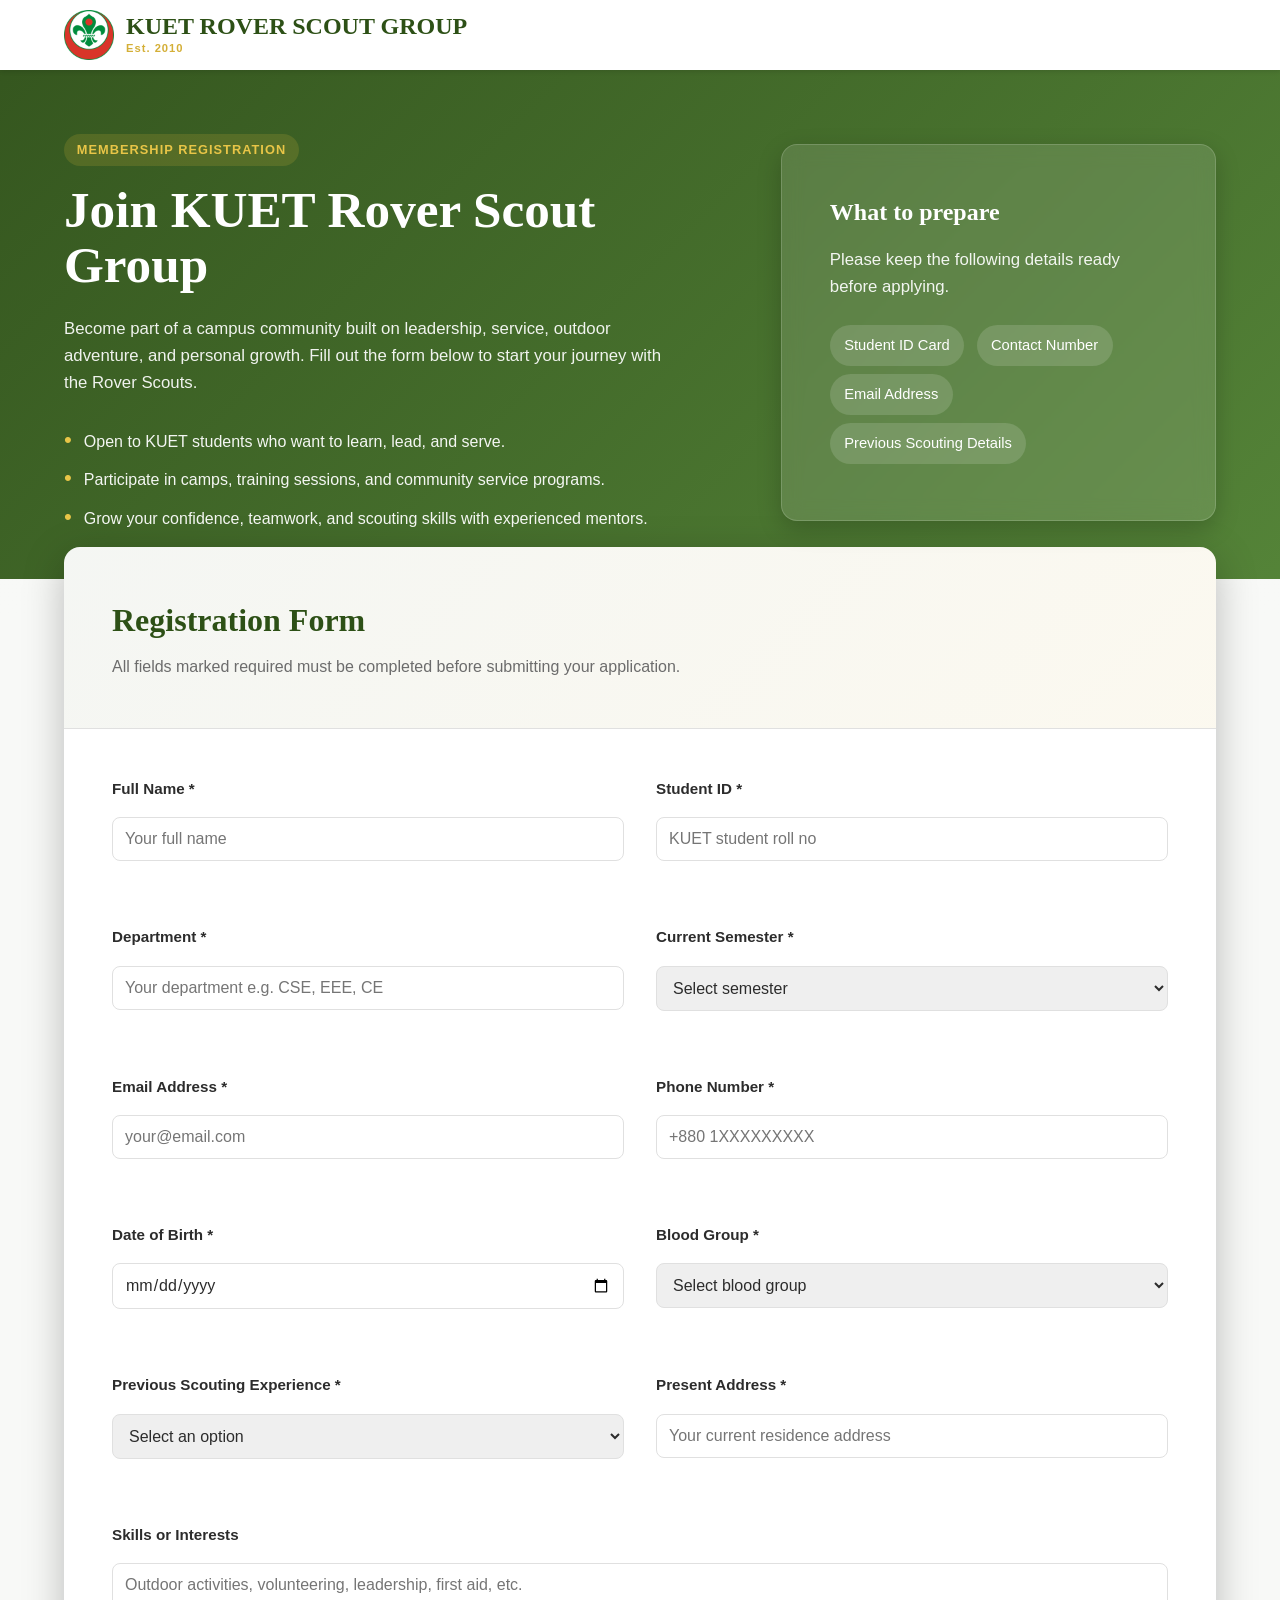
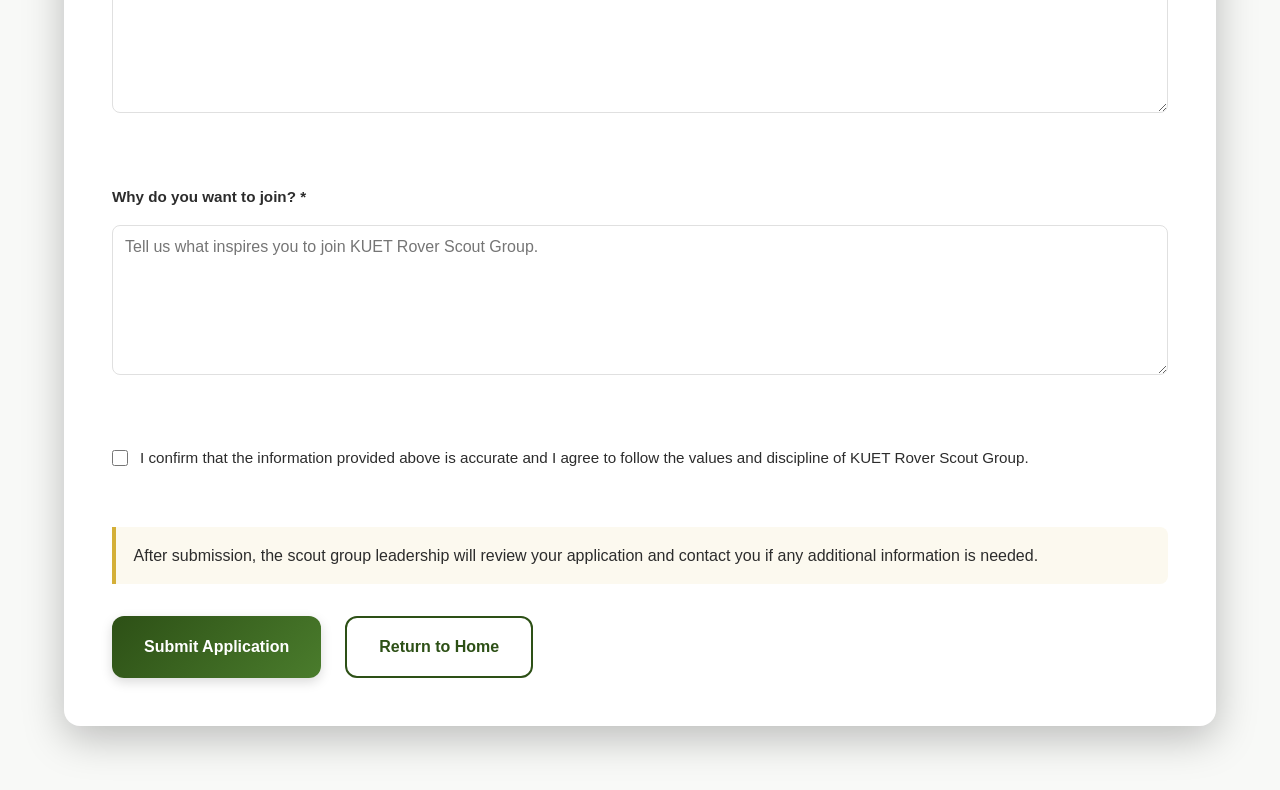
==== reg.html @ 5dc983fb "registration page added" ====
<!DOCTYPE html>
<html lang="en">
<head>
    <meta charset="UTF-8">
    <meta name="viewport" content="width=device-width, initial-scale=1.0">
    <meta name="description" content="Register to join KUET Rover Scout Group and become part of a service-driven scouting community.">
    <meta name="theme-color" content="#2d5016">
    <title>Join KUET Rover Scout Group</title>
    <link rel="stylesheet" href="style.css">
</head>
<body class="registration-page">
    <nav class="navbar">
        <div class="nav-container">
            <div class="nav-logo">
                <img src="Bangladesh_Scouts_Logo.png" alt="Bangladesh Scouts logo" class="logo-image">
                <div class="logo-text-group">
                    <a href="index.html" class="logo-text">KUET ROVER SCOUT GROUP</a>
                    <span class="logo-subtitle">Est. 2010</span>
                </div>
            </div>
            <a href="index.html" class="back-link">Back to Home</a>
        </div>
    </nav>

    <main>
        <section class="registration-hero">
            <div class="container">
                <div>
                    <span class="registration-kicker">Membership Registration</span>
                    <h1>Join KUET Rover Scout Group</h1>
                    <p>
                        Become part of a campus community built on leadership, service, outdoor adventure,
                        and personal growth. Fill out the form below to start your journey with the Rover Scouts.
                    </p>
                    <ul class="registration-highlights">
                        <li>Open to KUET students who want to learn, lead, and serve.</li>
                        <li>Participate in camps, training sessions, and community service programs.</li>
                        <li>Grow your confidence, teamwork, and scouting skills with experienced mentors.</li>
                    </ul>
                </div>

                <aside class="registration-summary">
                    <h2>What to prepare</h2>
                    <p>Please keep the following details ready before applying.</p>
                    <div class="summary-pill">Student ID Card</div>
                    <div class="summary-pill">Contact Number</div>
                    <div class="summary-pill">Email Address</div>
                    <div class="summary-pill">Previous Scouting Details</div>
                </aside>
            </div>
        </section>

        <section class="registration-section">
            <div class="container">
                <div class="registration-card">
                    <div class="registration-card-header">
                        <h2>Registration Form</h2>
                        <p>All fields marked required must be completed before submitting your application.</p>
                    </div>

                    <form class="registration-form" action="#" method="post">
                        <div class="registration-grid">
                            <div class="form-group">
                                <label for="fullName">Full Name *</label>
                                <input type="text" id="fullName" name="fullName" placeholder="Your full name" required>
                            </div>

                            <div class="form-group">
                                <label for="studentId">Student ID *</label>
                                <input type="text" id="studentId" name="studentId" placeholder="KUET student roll no" required>
                            </div>

                            <div class="form-group">
                                <label for="department">Department *</label>
                                <input type="text" id="department" name="department" placeholder="Your department e.g. CSE, EEE, CE" required>
                            </div>

                            <div class="form-group">
                                <label for="semester">Current Semester *</label>
                                <select id="semester" name="semester" required>
                                    <option value="">Select semester</option>
                                    <option value="1">1st Year 1st Semester</option>
                                    <option value="2">1st Year 2nd Semester</option>
                                    <option value="3">2nd Year 1st Semester</option>
                                    <option value="4">2nd Year 2nd Semester</option>
                                    <option value="5">3rd Year 1st Semester</option>
                                    <option value="6">3rd Year 2nd Semester</option>
                                    <option value="7">4th Year 1st Semester</option>
                                    <option value="8">4th Year 2nd Semester</option>
                                </select>
                            </div>

                            <div class="form-group">
                                <label for="email">Email Address *</label>
                                <input type="email" id="email" name="email" placeholder="your@email.com" required>
                            </div>

                            <div class="form-group">
                                <label for="phone">Phone Number *</label>
                                <input type="tel" id="phone" name="phone" placeholder="+880 1XXXXXXXXX" required>
                            </div>

                            <div class="form-group">
                                <label for="dob">Date of Birth *</label>
                                <input type="date" id="dob" name="dob" required>
                            </div>

                            <div class="form-group">
                                <label for="bloodGroup">Blood Group *</label>
                                <select id="bloodGroup" name="bloodGroup" required>
                                    <option value="">Select blood group</option>
                                    <option value="A+">A+</option>
                                    <option value="A-">A-</option>
                                    <option value="B+">B+</option>
                                    <option value="B-">B-</option>
                                    <option value="AB+">AB+</option>
                                    <option value="AB-">AB-</option>
                                    <option value="O+">O+</option>
                                    <option value="O-">O-</option>
                                </select>
                            </div>

                            <div class="form-group">
                                <label for="scoutingExperience">Previous Scouting Experience *</label>
                                <select id="scoutingExperience" name="scoutingExperience" required>
                                    <option value="">Select an option</option>
                                    <option value="none">No experience</option>
                                    <option value="school">As a Cub Scout</option>
                                    <option value="college">As a Scout</option>
                                    <option value="rover">Already a Rover Scout</option>
                                </select>
                            </div>

                            <div class="form-group">
                                <label for="address">Present Address *</label>
                                <input type="text" id="address" name="address" placeholder="Your current residence address" required>
                            </div>

                            <div class="form-group full-width">
                                <label for="skills">Skills or Interests</label>
                                <textarea id="skills" name="skills" rows="3" placeholder="Outdoor activities, volunteering, leadership, first aid, etc."></textarea>
                            </div>

                            <div class="form-group full-width">
                                <label for="motivation">Why do you want to join? *</label>
                                <textarea id="motivation" name="motivation" rows="4" placeholder="Tell us what inspires you to join KUET Rover Scout Group." required></textarea>
                            </div>

                            <div class="form-group full-width form-checkbox">
                                <input type="checkbox" id="consent" name="consent" required>
                                <label for="consent">I confirm that the information provided above is accurate and I agree to follow the values and discipline of KUET Rover Scout Group.</label>
                            </div>
                        </div>

                        <p class="registration-note">
                            After submission, the scout group leadership will review your application and contact you if any additional information is needed.
                        </p>

                        <div class="registration-actions">
                            <button type="submit" class="btn btn-primary">Submit Application</button>
                            <a href="index.html" class="btn btn-secondary">Return to Home</a>
                        </div>
                    </form>
                </div>
            </div>
        </section>
    </main>
</body>
</html>
---- style.css ----
/* ===== CSS VARIABLES & ROOT STYLES ===== */
:root {
    /* Scout-inspired Color Palette */
    --primary-color: #2d5016;
    --primary-dark: #1a2f0c;
    --primary-light: #4a7c2c;
    --accent-color: #d4af37;
    --accent-light: #e8c547;
    --dark-bg: #1a1a1a;
    --light-bg: #f8f9f7;
    --white: #ffffff;
    --text-dark: #2c2c2c;
    --text-light: #6c6c6c;
    --border-color: #e0e0e0;
    --success-color: #4caf50;
    --warning-color: #ff9800;
    --error-color: #f44336;

    /* Typography */
    --font-primary: 'Segoe UI', Tahoma, Geneva, Verdana, sans-serif;
    --font-heading: 'Georgia', 'Times New Roman', serif;
    --font-size-base: 16px;
    --line-height: 1.6;

    /* Spacing */
    --spacing-xs: 0.5rem;
    --spacing-sm: 1rem;
    --spacing-md: 1.5rem;
    --spacing-lg: 2rem;
    --spacing-xl: 3rem;
    --spacing-2xl: 4rem;

    /* Shadows */
    --shadow-sm: 0 2px 4px rgba(0, 0, 0, 0.1);
    --shadow-md: 0 4px 12px rgba(0, 0, 0, 0.15);
    --shadow-lg: 0 8px 24px rgba(0, 0, 0, 0.2);
    --shadow-xl: 0 12px 40px rgba(0, 0, 0, 0.25);

    /* Border Radius */
    --radius-sm: 4px;
    --radius-md: 8px;
    --radius-lg: 12px;
    --radius-xl: 16px;

    /* Transitions */
    --transition-fast: 0.15s ease;
    --transition-base: 0.3s ease;
    --transition-slow: 0.5s ease;
}

/* ===== GLOBAL STYLES ===== */
* {
    margin: 0;
    padding: 0;
    box-sizing: border-box;
}

html {
    scroll-behavior: smooth;
    scroll-padding-top: 90px;
}

body {
    font-family: var(--font-primary);
    font-size: var(--font-size-base);
    line-height: var(--line-height);
    color: var(--text-dark);
    background-color: var(--white);
    overflow-x: hidden;
}

/* ===== CONTAINER & UTILITIES ===== */
.container {
    max-width: 1200px;
    margin: 0 auto;
    padding: 0 var(--spacing-md);
}

section[id] {
    scroll-margin-top: 90px;
}

.section-header {
    text-align: center;
    margin-bottom: var(--spacing-2xl);
}

.section-header h2 {
    font-family: var(--font-heading);
    font-size: 2.5rem;
    color: var(--primary-color);
    margin-bottom: var(--spacing-sm);
    position: relative;
    display: inline-block;
}

.section-header h2::after {
    content: '';
    display: block;
    width: 60px;
    height: 4px;
    background: linear-gradient(90deg, var(--accent-color), var(--primary-light));
    margin: var(--spacing-sm) auto 0;
    border-radius: 2px;
}

.section-subtitle {
    font-size: 1.1rem;
    color: var(--text-light);
    margin-top: var(--spacing-sm);
}

/* ===== BUTTONS ===== */
.btn {
    display: inline-block;
    padding: var(--spacing-sm) var(--spacing-lg);
    font-size: 1rem;
    font-weight: 600;
    border: none;
    border-radius: var(--radius-lg);
    cursor: pointer;
    transition: all var(--transition-base);
    text-decoration: none;
    text-align: center;
    white-space: nowrap;
    user-select: none;
}

.btn-primary {
    background: linear-gradient(135deg, var(--primary-color), var(--primary-light));
    color: var(--white);
    box-shadow: var(--shadow-md);
}

.btn-primary:hover {
    background: linear-gradient(135deg, var(--primary-dark), var(--primary-color));
    transform: translateY(-2px);
    box-shadow: var(--shadow-lg);
}

.btn-primary:active {
    transform: translateY(0);
}

.btn-secondary {
    border: 2px solid var(--primary-color);
    color: var(--primary-color);
    background: transparent;
}

.btn-secondary:hover {
    background: var(--primary-color);
    color: var(--white);
    transform: translateY(-2px);
}

.btn-small {
    padding: 0.5rem 1rem;
    font-size: 0.9rem;
}

.btn-block {
    width: 100%;
    display: block;
}

.section-cta {
    text-align: center;
    margin-top: var(--spacing-2xl);
}

/* ===== NAVIGATION BAR ===== */
.navbar {
    position: sticky;
    top: 0;
    width: 100%;
    background: var(--white);
    box-shadow: var(--shadow-sm);
    z-index: 100;
    transition: all var(--transition-base);
}

.navbar.scrolled {
    background: linear-gradient(135deg, var(--primary-color), var(--primary-light));
    box-shadow: var(--shadow-lg);
}

.navbar.scrolled .nav-logo .logo-text {
    color: var(--white);
}

.navbar.scrolled .nav-logo .logo-subtitle {
    color: var(--accent-color);
}

.navbar.scrolled .nav-link {
    color: var(--white);
}

.navbar.scrolled .nav-link:hover,
.navbar.scrolled .nav-link.active {
    color: var(--accent-color);
}

.nav-container {
    max-width: 1200px;
    margin: 0 auto;
    padding: 0 var(--spacing-md);
    display: flex;
    justify-content: space-between;
    align-items: center;
    height: 70px;
    position: relative;
}

.nav-logo {
    display: flex;
    flex-direction: row;
    align-items: center;
    gap: 12px;
    text-decoration: none;
    font-weight: 700;
    cursor: pointer;
}

.logo-image {
    height: 50px;
    width: auto;
    object-fit: contain;
    transition: transform var(--transition-base);
}

.nav-logo:hover .logo-image {
    transform: scale(1.05);
}

.logo-text-group {
    display: flex;
    flex-direction: column;
}

.logo-text {
    font-family: var(--font-heading);
    font-size: 1.5rem;
    color: var(--primary-color);
    transition: color var(--transition-base);
    text-decoration: none;
    line-height: 1.2;
}

.logo-subtitle {
    font-size: 0.7rem;
    color: var(--accent-color);
    letter-spacing: 1px;
    transition: color var(--transition-base);
}

.nav-menu {
    display: flex;
    list-style: none;
    gap: var(--spacing-lg);
}

.nav-link {
    color: var(--primary-color);
    text-decoration: none;
    font-weight: 500;
    transition: all var(--transition-base);
    position: relative;
}

.nav-link::after {
    content: '';
    position: absolute;
    bottom: -5px;
    left: 0;
    width: 0;
    height: 3px;
    background: linear-gradient(90deg, var(--accent-color), var(--primary-light));
    transition: width var(--transition-base);
}

.nav-link:hover::after,
.nav-link.active::after {
    width: 100%;
}

.hamburger {
    display: none;
    flex-direction: column;
    cursor: pointer;
    background: transparent;
    border: none;
    padding: 0;
}

.hamburger span {
    width: 25px;
    height: 3px;
    background: var(--primary-color);
    margin: 4px 0;
    border-radius: 2px;
    transition: all var(--transition-base);
}

/* ===== HERO SECTION ===== */
.hero {
    position: relative;
    width: 100%;
    height: 100vh;
    display: flex;
    align-items: center;
    justify-content: center;
    overflow: hidden;
    background-image: url('Hero_Section_Background.jpg');
    background-size: cover;
    background-position: center;
    background-attachment: fixed;
    background-repeat: no-repeat;
}

.hero::before {
    content: '';
    position: absolute;
    top: 0;
    left: 0;
    width: 100%;
    height: 100%;
    background: linear-gradient(135deg, rgba(9, 15, 4, 0.5), rgba(59, 58, 58, 0.4));
    pointer-events: none;
    z-index: 1;
}

.hero-overlay {
    position: absolute;
    top: 0;
    left: 0;
    width: 100%;
    height: 100%;
    background: radial-gradient(circle at 50% 50%, rgba(212, 175, 55, 0.1) 0%, transparent 60%);
    z-index: 1;
}

.hero-content {
    position: relative;
    z-index: 2;
    text-align: center;
    color: var(--white);
    animation: fadeInUp 1s ease;
}

@keyframes fadeInUp {
    from {
        opacity: 0;
        transform: translateY(30px);
    }
    to {
        opacity: 1;
        transform: translateY(0);
    }
}

.hero-title {
    font-family: var(--font-heading);
    font-size: 3rem;
    font-weight: 700;
    margin-bottom: var(--spacing-sm);
    text-shadow: 3px 3px 12px rgba(0, 0, 0, 0.5), 0 0 20px rgba(212, 175, 55, 0.2);
    letter-spacing: 2px;
    color: var(--white);
}

.hero-subtitle {
    font-size: 2rem;
    margin-bottom: var(--spacing-lg);
    color:var(--accent-light);
    text-shadow: 2px 2px 8px rgba(0, 0, 0, 0.4);
    font-weight: 650;
}

.hero-tagline {
    font-size: 1.2rem;
    margin-bottom: var(--spacing-xl);
    font-weight: 600;
    opacity: 0.95;
    font-style: italic;
    text-shadow: 2px 2px 6px rgba(0, 0, 0, 0.4);
    color: var(--white);
}

.hero-buttons {
    display: flex;
    gap: var(--spacing-md);
    justify-content: center;
    flex-wrap: wrap;
}

.hero-buttons .btn {
    padding: 0.8rem 2rem;
    font-size: 1.1rem;
}

.hero-scroll-indicator {
    position: absolute;
    bottom: 30px;
    left: 50%;
    transform: translateX(-50%);
    text-align: center;
    z-index: 2;
}

.scroll-text {
    display: block;
    color: var(--white);
    font-size: 0.9rem;
    margin-bottom: 8px;
}

.scroll-arrow {
    width: 30px;
    height: 50px;
    border: 2px solid var(--white);
    border-radius: 15px;
    position: relative;
    margin: 0 auto;
}

.scroll-arrow::after {
    content: '';
    position: absolute;
    top: 8px;
    left: 50%;
    transform: translateX(-50%);
    width: 4px;
    height: 12px;
    background: var(--white);
    border-radius: 2px;
    animation: scrollBounce 1.5s infinite;
}

@keyframes scrollBounce {
    0%, 100% { transform: translateX(-50%) translateY(0); }
    50% { transform: translateX(-50%) translateY(10px); }
}

/* ===== ABOUT SECTION ===== */
.about {
    padding: var(--spacing-2xl) 0;
    background: var(--light-bg);
}

.about-intro {
    max-width: 800px;
    margin: 0 auto var(--spacing-2xl);
    text-align: center;
}

.about-text {
    font-size: 1.1rem;
    color: var(--text-dark);
    margin-bottom: var(--spacing-lg);
    line-height: 1.8;
}

.about-quote {
    background: white;
    padding: var(--spacing-lg);
    border-left: 5px solid var(--accent-color);
    border-radius: var(--radius-md);
    font-style: italic;
    color: var(--primary-color);
    box-shadow: var(--shadow-sm);
}

/* ===== TIMELINE ===== */
.timeline {
    margin: var(--spacing-2xl) 0;
}

.timeline-title {
    text-align: center;
    font-family: var(--font-heading);
    font-size: 2rem;
    color: var(--primary-color);
    margin-bottom: var(--spacing-xl);
}

.timeline-container {
    position: relative;
    max-width: 1000px;
    margin: 0 auto;
}

.timeline-container::before {
    content: '';
    position: absolute;
    left: 50%;
    transform: translateX(-50%);
    width: 4px;
    height: 100%;
    background: var(--accent-color);
}

.timeline-item {
    margin-bottom: var(--spacing-xl);
    position: relative;
}

.timeline-item:nth-child(odd) {
    padding-right: 52%;
}

.timeline-item:nth-child(even) {
    padding-left: 52%;
}

.timeline-item:nth-child(odd) .timeline-date {
    text-align: right;
    padding-right: var(--spacing-lg);
}

.timeline-item:nth-child(even) .timeline-date {
    text-align: left;
    padding-left: var(--spacing-lg);
}

.timeline-date {
    position: absolute;
    left: 50%;
    transform: translateX(-50%);
    background: var(--accent-color);
    color: var(--dark-bg);
    padding: 8px 16px;
    border-radius: 20px;
    font-weight: 700;
    z-index: 2;
    font-size: 0.9rem;
    width: auto;
    white-space: nowrap;
}

.timeline-content {
    background: white;
    padding: var(--spacing-lg);
    border-radius: var(--radius-lg);
    box-shadow: var(--shadow-md);
}

.timeline-content h4 {
    color: var(--primary-color);
    margin-bottom: var(--spacing-sm);
    font-family: var(--font-heading);
}

.timeline-content p {
    color: var(--text-light);
}

/* ===== VALUES GRID ===== */
.values-grid {
    display: grid;
    grid-template-columns: repeat(auto-fit, minmax(250px, 1fr));
    gap: var(--spacing-lg);
    margin-top: var(--spacing-xl);
}

.value-card {
    background: white;
    padding: var(--spacing-lg);
    border-radius: var(--radius-lg);
    text-align: center;
    box-shadow: var(--shadow-md);
    transition: all var(--transition-base);
    border-top: 4px solid var(--primary-color);
}

.value-card:hover {
    transform: translateY(-8px);
    box-shadow: var(--shadow-lg);
    border-top-color: var(--accent-color);
}

.value-icon {
    font-size: 3rem;
    margin-bottom: var(--spacing-md);
}

.value-card h4 {
    color: var(--primary-color);
    margin-bottom: var(--spacing-sm);
    font-family: var(--font-heading);
    font-size: 1.3rem;
}

.value-card p {
    color: var(--text-light);
    font-size: 0.95rem;
}

/* ===== EVENTS SECTION ===== */
.events {
    padding: var(--spacing-2xl) 0;
    background: var(--white);
}

/* ===== CAROUSEL CONTAINER ===== */
.carousel-container {
    display: flex;
    align-items: center;
    gap: var(--spacing-lg);
    margin-bottom: var(--spacing-lg);
    position: relative;
}

.carousel-btn {
    display: flex;
    align-items: center;
    justify-content: center;
    width: 45px;
    height: 45px;
    background: linear-gradient(135deg, var(--primary-color), var(--primary-light));
    color: white;
    border: none;
    border-radius: 50%;
    cursor: pointer;
    font-size: 1.2rem;
    font-weight: bold;
    transition: all var(--transition-base);
    box-shadow: var(--shadow-md);
    flex-shrink: 0;
    z-index: 10;
}

.carousel-btn:hover {
    background: linear-gradient(135deg, var(--primary-dark), var(--primary-color));
    transform: scale(1.1);
    box-shadow: var(--shadow-lg);
}

.carousel-btn:active {
    transform: scale(0.95);
}

.carousel-prev {
    order: 1;
}

.carousel-next {
    order: 3;
}

.events-grid {
    display: flex;
    flex-direction: row;
    gap: var(--spacing-lg);
    margin-bottom: 0;
    order: 2;
    flex: 1;
    overflow-x: auto;
    overflow-y: hidden;
    scroll-behavior: smooth;
    padding-bottom: 10px;
    scroll-snap-type: x mandatory;
    scrollbar-width: none;
}

.events-grid::-webkit-scrollbar {
    display: none;
}

.event-card {
    background: white;
    border-radius: var(--radius-lg);
    overflow: hidden;
    box-shadow: var(--shadow-md);
    transition: all var(--transition-base);
    display: flex;
    flex-direction: column;
    height: 100%;
    min-width: 350px;
    flex-shrink: 0;
    scroll-snap-align: start;
}

.event-card:hover {
    transform: translateY(-8px);
    box-shadow: var(--shadow-lg);
}

.event-image {
    width: 100%;
    height: 180px;
    background-size: cover;
    background-position: center;
    transition: transform var(--transition-slow);
    flex-shrink: 0;
}

.event-card:hover .event-image {
    transform: scale(1.05);
}

.event-content {
    padding: var(--spacing-md);
    flex-grow: 1;
    display: flex;
    flex-direction: column;
}

.event-date {
    display: inline-block;
    background: linear-gradient(135deg, var(--accent-color), var(--accent-light));
    color: var(--dark-bg);
    padding: 3px 10px;
    border-radius: 20px;
    font-size: 0.8rem;
    font-weight: 600;
    margin-bottom: var(--spacing-sm);
    width: fit-content;
}

.event-content h3 {
    color: var(--primary-color);
    margin-bottom: 6px;
    font-family: var(--font-heading);
    font-size: 1.1rem;
}

.event-content p {
    color: var(--text-light);
    margin-bottom: var(--spacing-sm);
    flex-grow: 1;
    font-size: 0.9rem;
    line-height: 1.4;
}

.event-meta {
    display: flex;
    flex-direction: column;
    gap: 4px;
    font-size: 0.85rem;
    color: var(--text-light);
    margin-bottom: var(--spacing-sm);
}

.event-link {
    color: var(--primary-color);
    text-decoration: none;
    font-weight: 600;
    transition: all var(--transition-base);
    font-size: 0.9rem;
}

.event-link:hover {
    color: var(--accent-color);
}

/* ===== CAROUSEL INDICATORS ===== */
.carousel-indicators {
    display: flex;
    justify-content: center;
    gap: var(--spacing-md);
    margin-top: var(--spacing-lg);
}

.indicator {
    width: 10px;
    height: 10px;
    background: var(--border-color);
    border-radius: 50%;
    cursor: pointer;
    transition: all var(--transition-base);
}

.indicator.active {
    background: var(--primary-color);
    transform: scale(1.2);
}

/* ===== CAMPS SECTION ===== */
.camps {
    padding: var(--spacing-2xl) 0;
    background: linear-gradient(135deg, rgba(45, 80, 22, 0.05), rgba(212, 175, 55, 0.05));
}

.camps-grid {
    display: grid;
    grid-template-columns: repeat(auto-fit, minmax(320px, 1fr));
    gap: var(--spacing-lg);
}

.camp-card {
    background: white;
    border-radius: var(--radius-lg);
    overflow: hidden;
    box-shadow: var(--shadow-md);
    transition: all var(--transition-base);
    position: relative;
    display: flex;
    flex-direction: column;
    height: 100%;
}

.camp-card:hover {
    transform: translateY(-10px);
    box-shadow: var(--shadow-xl);
}

.camp-badge {
    position: absolute;
    top: 12px;
    right: 12px;
    background: var(--accent-color);
    color: var(--dark-bg);
    padding: 6px 14px;
    border-radius: 20px;
    font-weight: 600;
    font-size: 0.8rem;
    z-index: 3;
    text-transform: uppercase;
    letter-spacing: 0.5px;
    box-shadow: var(--shadow-md);
}

.camp-image {
    width: 100%;
    height: 240px;
    background-size: cover;
    background-position: center;
    transition: transform var(--transition-slow);
    flex-shrink: 0;
}

.camp-card:hover .camp-image {
    transform: scale(1.08);
}

.camp-content {
    padding: var(--spacing-lg);
    flex-grow: 1;
    display: flex;
    flex-direction: column;
}

.camp-content h3 {
    color: var(--primary-color);
    margin-bottom: var(--spacing-sm);
    font-family: var(--font-heading);
    font-size: 1.2rem;
}

.camp-content p {
    color: var(--text-light);
    margin-bottom: var(--spacing-lg);
    font-size: 0.9rem;
    line-height: 1.5;
    flex-grow: 1;
}

.camp-content .btn {
    align-self: flex-start;
    background: linear-gradient(135deg, var(--primary-color), var(--primary-light));
    color: white;
}

.camp-content .btn:hover {
    background: linear-gradient(135deg, var(--primary-dark), var(--primary-color));
}

/* ===== GALLERY SECTION ===== */
.gallery {
    padding: var(--spacing-2xl) 0;
    background: var(--light-bg);
}

.gallery-filters {
    display: flex;
    justify-content: center;
    gap: var(--spacing-md);
    margin-bottom: var(--spacing-2xl);
    flex-wrap: wrap;
}

.filter-btn {
    padding: 8px 20px;
    border: 2px solid var(--primary-color);
    background: transparent;
    color: var(--primary-color);
    border-radius: 25px;
    cursor: pointer;
    font-weight: 500;
    transition: all var(--transition-base);
}

.filter-btn:hover,
.filter-btn.active {
    background: var(--primary-color);
    color: white;
}

.gallery-grid {
    display: grid;
    grid-template-columns: repeat(auto-fit, minmax(240px, 1fr));
    gap: var(--spacing-lg);
    margin-bottom: var(--spacing-xl);
}

.gallery-item.is-hidden,
.gallery-item[hidden] {
    display: none !important;
}

.gallery-item {
    position: relative;
    overflow: hidden;
    border-radius: var(--radius-lg);
    box-shadow: var(--shadow-md);
    aspect-ratio: 1;
    cursor: pointer;
    background: var(--primary-color);
    transition: all var(--transition-base);
}

.gallery-item:hover {
    transform: translateY(-8px);
    box-shadow: var(--shadow-xl);
}

.gallery-image {
    width: 100%;
    height: 100%;
    background-size: cover;
    background-position: center;
    transition: transform var(--transition-slow);
}

.gallery-overlay {
    position: absolute;
    top: 0;
    left: 0;
    width: 100%;
    height: 100%;
    background: linear-gradient(135deg, rgba(45, 80, 22, 0.85), rgba(212, 175, 55, 0.6));
    display: flex;
    align-items: center;
    justify-content: center;
    opacity: 0;
    transition: all var(--transition-base);
    backdrop-filter: blur(2px);
}

.gallery-item:hover .gallery-overlay {
    opacity: 1;
}

.gallery-item:hover .gallery-image {
    transform: scale(1.15) rotate(2deg);
}

.gallery-info {
    text-align: center;
    color: white;
    transform: translateY(25px);
    transition: transform var(--transition-base);
}

.gallery-item:hover .gallery-info {
    transform: translateY(0);
}

.gallery-info h4 {
    font-family: var(--font-heading);
    font-size: 1.4rem;
    margin-bottom: 6px;
    font-weight: 600;
    letter-spacing: 0.5px;
}

.gallery-info p {
    font-size: 0.95rem;
    opacity: 0.95;
    font-weight: 500;
}

/* ===== MEMBERS SECTION ===== */
.members {
    padding: var(--spacing-2xl) 0;
    background: white;
}

.members-grid {
    display: grid;
    grid-template-columns: repeat(auto-fit, minmax(280px, 1fr));
    gap: var(--spacing-lg);
    margin-bottom: var(--spacing-2xl);
}

.member-card {
    background: white;
    border-radius: var(--radius-lg);
    overflow: hidden;
    box-shadow: var(--shadow-md);
    transition: all var(--transition-base);
    text-align: center;
    border-top: 4px solid var(--primary-color);
}

.member-card:hover {
    transform: translateY(-8px);
    box-shadow: var(--shadow-lg);
    border-top-color: var(--accent-color);
}

.member-image {
    width: 100%;
    height: 200px;
    background-size: cover;
    background-position: center;
    transition: transform var(--transition-slow);
}

.member-card:hover .member-image {
    transform: scale(1.08);
}

.member-info {
    padding: var(--spacing-lg);
}

.member-info h4 {
    color: var(--primary-color);
    margin-bottom: 4px;
    font-family: var(--font-heading);
    font-size: 1.2rem;
}

.member-role {
    color: var(--accent-color);
    font-weight: 600;
    margin-bottom: var(--spacing-sm);
    font-size: 0.95rem;
}

.member-badge {
    display: inline-block;
    background: linear-gradient(135deg, var(--primary-light), var(--primary-color));
    color: white;
    padding: 4px 12px;
    border-radius: 20px;
    font-size: 0.85rem;
    margin-bottom: var(--spacing-md);
}

.member-bio {
    color: var(--text-light);
    font-size: 0.9rem;
    line-height: 1.5;
}

/* ===== MEMBERS STATS ===== */
.members-stats {
    display: grid;
    grid-template-columns: repeat(auto-fit, minmax(200px, 1fr));
    gap: var(--spacing-lg);
    margin-top: var(--spacing-2xl);
    padding-top: var(--spacing-2xl);
    border-top: 2px solid var(--border-color);
}

.stat-box {
    background: linear-gradient(135deg, var(--primary-light), var(--primary-color));
    color: white;
    padding: var(--spacing-xl);
    border-radius: var(--radius-lg);
    text-align: center;
    box-shadow: var(--shadow-md);
    transition: all var(--transition-base);
}

.stat-box:hover {
    transform: translateY(-5px);
    box-shadow: var(--shadow-lg);
}

.stat-box h3 {
    font-size: 2.5rem;
    margin-bottom: var(--spacing-sm);
}

.stat-box p {
    font-size: 1rem;
    opacity: 0.95;
}

/* ===== CONTACT SECTION ===== */
.contact {
    padding: var(--spacing-2xl) 0;
    background: linear-gradient(135deg, rgba(45, 80, 22, 0.03), rgba(212, 175, 55, 0.03));
}

.contact-wrapper {
    display: grid;
    grid-template-columns: 1fr 1fr;
    gap: var(--spacing-2xl);
    margin-bottom: var(--spacing-2xl);
}

.contact-form-container h3,
.contact-info-container h3 {
    color: var(--primary-color);
    margin-bottom: var(--spacing-lg);
    font-family: var(--font-heading);
    font-size: 1.5rem;
}

/* ===== FORM STYLES ===== */
.contact-form {
    background: white;
    padding: var(--spacing-lg);
    border-radius: var(--radius-lg);
    box-shadow: var(--shadow-md);
}

.form-group {
    margin-bottom: var(--spacing-lg);
}

.form-group label {
    display: block;
    margin-bottom: var(--spacing-sm);
    color: var(--text-dark);
    font-weight: 600;
    font-size: 0.95rem;
}

.form-group input,
.form-group textarea,
.form-group select {
    width: 100%;
    padding: 0.75rem;
    border: 1px solid var(--border-color);
    border-radius: var(--radius-md);
    font-family: var(--font-primary);
    font-size: 1rem;
    color: var(--text-dark);
    transition: all var(--transition-base);
}

.form-group input:focus,
.form-group textarea:focus,
.form-group select:focus {
    outline: none;
    border-color: var(--primary-color);
    box-shadow: 0 0 0 3px rgba(45, 80, 22, 0.1);
}

.form-group textarea {
    resize: vertical;
    min-height: 150px;
}

/* ===== CONTACT INFO ===== */
.contact-info-box {
    background: white;
    padding: var(--spacing-lg);
    border-radius: var(--radius-lg);
    margin-bottom: var(--spacing-md);
    box-shadow: var(--shadow-sm);
    display: flex;
    gap: var(--spacing-lg);
    align-items: flex-start;
    transition: all var(--transition-base);
}

.contact-info-box:hover {
    box-shadow: var(--shadow-md);
    transform: translateX(4px);
}

.contact-icon {
    font-size: 2rem;
    min-width: 50px;
    text-align: center;
}

.contact-details h4 {
    color: var(--primary-color);
    margin-bottom: var(--spacing-sm);
    font-family: var(--font-heading);
}

.contact-details p {
    color: var(--text-light);
    font-size: 0.95rem;
    margin-bottom: 4px;
}

.contact-details a {
    color: var(--primary-color);
    text-decoration: none;
    font-weight: 500;
    transition: color var(--transition-base);
}

.contact-details a:hover {
    color: var(--accent-color);
}

/* ===== SOCIAL LINKS ===== */
.social-links {
    background: white;
    padding: var(--spacing-lg);
    border-radius: var(--radius-lg);
    box-shadow: var(--shadow-sm);
}

.social-links h4 {
    color: var(--primary-color);
    margin-bottom: var(--spacing-md);
    font-family: var(--font-heading);
}

.social-icons {
    display: flex;
    gap: var(--spacing-md);
}

.social-icon {
    display: inline-flex;
    align-items: center;
    justify-content: center;
    width: 45px;
    height: 45px;
    background: linear-gradient(135deg, var(--primary-color), var(--primary-light));
    color: white;
    border-radius: 50%;
    text-decoration: none;
    transition: all var(--transition-base);
    font-weight: 700;
    font-size: 1.2rem;
}

.social-icon:hover {
    background: linear-gradient(135deg, var(--accent-color), var(--accent-light));
    transform: translateY(-3px);
    box-shadow: var(--shadow-md);
}

/* ===== FOOTER ===== */
.footer {
    background: var(--dark-bg);
    color: var(--white);
    padding: var(--spacing-2xl) 0 var(--spacing-lg);
}

.footer-container {
    max-width: 1200px;
    margin: 0 auto;
    padding: 0 var(--spacing-md);
}

.footer-content {
    display: grid;
    grid-template-columns: repeat(auto-fit, minmax(250px, 1fr));
    gap: var(--spacing-xl);
    margin-bottom: var(--spacing-xl);
}

.footer-section h5 {
    color: var(--accent-color);
    margin-bottom: var(--spacing-md);
    font-family: var(--font-heading);
    font-size: 1.1rem;
}

.footer-section p {
    color: var(--text-light);
    font-size: 0.9rem;
    line-height: 1.6;
}

.footer-section ul {
    list-style: none;
}

.footer-section ul li {
    margin-bottom: var(--spacing-sm);
}

.footer-section ul li a {
    color: var(--text-light);
    text-decoration: none;
    transition: all var(--transition-base);
}

.footer-section ul li a:hover {
    color: var(--accent-color);
    margin-left: 5px;
}

.footer-bottom {
    text-align: center;
    padding-top: var(--spacing-lg);
    border-top: 1px solid rgba(255, 255, 255, 0.1);
    color: var(--text-light);
    font-size: 0.9rem;
}

.footer-bottom p {
    margin-bottom: 5px;
}

/* ===== SCROLL TO TOP BUTTON ===== */
.scroll-to-top {
    position: fixed;
    bottom: 30px;
    right: 30px;
    width: 45px;
    height: 45px;
    background: linear-gradient(135deg, var(--primary-color), var(--primary-light));
    color: white;
    border: none;
    border-radius: 50%;
    cursor: pointer;
    display: none;
    align-items: center;
    justify-content: center;
    font-size: 1.5rem;
    box-shadow: var(--shadow-lg);
    transition: all var(--transition-base);
    z-index: 99;
}

.scroll-to-top.show {
    display: flex;
}

.scroll-to-top:hover {
    background: linear-gradient(135deg, var(--primary-light), var(--accent-color));
    transform: translateY(-3px);
    box-shadow: var(--shadow-xl);
}

/* ===== JS STATES ===== */
.reveal {
    opacity: 0;
    transform: translateY(24px);
    transition: opacity 0.6s ease, transform 0.6s ease;
}

.reveal.is-visible {
    opacity: 1;
    transform: translateY(0);
}

body.menu-open,
body.modal-open {
    overflow: hidden;
}

.form-status {
    margin: 0 0 var(--spacing-md);
    padding: 0.85rem 1rem;
    border-radius: var(--radius-md);
    font-weight: 600;
}

.form-status.success {
    background: rgba(76, 175, 80, 0.12);
    color: var(--success-color);
    border: 1px solid rgba(76, 175, 80, 0.25);
}

.form-status.error {
    background: rgba(244, 67, 54, 0.1);
    color: var(--error-color);
    border: 1px solid rgba(244, 67, 54, 0.2);
}

.form-group.is-invalid input,
.form-group.is-invalid textarea,
.form-group.is-invalid select {
    border-color: var(--error-color);
    box-shadow: 0 0 0 3px rgba(244, 67, 54, 0.08);
}

.form-group.is-valid input,
.form-group.is-valid textarea,
.form-group.is-valid select {
    border-color: var(--success-color);
}

.field-message {
    display: block;
    margin-top: 0.5rem;
    color: var(--error-color);
    font-size: 0.85rem;
}

/* ===== REGISTRATION PAGE ===== */
body.registration-page {
    background: linear-gradient(180deg, rgba(45, 80, 22, 0.04), rgba(248, 249, 247, 1) 26%);
}

.registration-hero {
    padding: var(--spacing-2xl) 0 var(--spacing-xl);
    background: linear-gradient(135deg, rgba(45, 80, 22, 0.96), rgba(74, 124, 44, 0.94));
    color: var(--white);
}

.registration-hero .container {
    display: grid;
    grid-template-columns: minmax(0, 1.2fr) minmax(280px, 0.8fr);
    gap: var(--spacing-2xl);
    align-items: center;
}

.registration-kicker {
    display: inline-block;
    margin-bottom: var(--spacing-sm);
    padding: 0.35rem 0.8rem;
    border-radius: 999px;
    background: rgba(212, 175, 55, 0.18);
    color: var(--accent-light);
    font-weight: 700;
    letter-spacing: 0.08em;
    text-transform: uppercase;
    font-size: 0.8rem;
}

.registration-hero h1 {
    font-family: var(--font-heading);
    font-size: clamp(2.2rem, 4vw, 4rem);
    line-height: 1.08;
    margin-bottom: var(--spacing-md);
}

.registration-hero p {
    max-width: 620px;
    font-size: 1.05rem;
    color: rgba(255, 255, 255, 0.92);
}

.registration-highlights {
    list-style: none;
    display: grid;
    gap: 0.8rem;
    margin-top: var(--spacing-lg);
}

.registration-highlights li {
    display: flex;
    gap: 0.75rem;
    align-items: flex-start;
    color: rgba(255, 255, 255, 0.94);
}

.registration-highlights li::before {
    content: '•';
    color: var(--accent-light);
    font-size: 1.4rem;
    line-height: 1;
}

.registration-summary {
    background: rgba(255, 255, 255, 0.12);
    border: 1px solid rgba(255, 255, 255, 0.16);
    border-radius: var(--radius-xl);
    padding: var(--spacing-xl);
    backdrop-filter: blur(10px);
    box-shadow: var(--shadow-lg);
}

.registration-summary h2 {
    color: var(--white);
    font-family: var(--font-heading);
    margin-bottom: var(--spacing-sm);
}

.registration-summary p {
    margin-bottom: var(--spacing-md);
}

.summary-pill {
    display: inline-flex;
    align-items: center;
    gap: 0.5rem;
    padding: 0.55rem 0.9rem;
    margin: 0 0.5rem 0.5rem 0;
    border-radius: 999px;
    background: rgba(255, 255, 255, 0.14);
    color: var(--white);
    font-size: 0.92rem;
}

.registration-section {
    padding: 0 0 var(--spacing-2xl);
}

.registration-card {
    margin-top: -2rem;
    background: var(--white);
    border-radius: var(--radius-xl);
    box-shadow: var(--shadow-xl);
    overflow: hidden;
}

.registration-card-header {
    padding: var(--spacing-xl);
    background: linear-gradient(135deg, rgba(45, 80, 22, 0.05), rgba(212, 175, 55, 0.08));
    border-bottom: 1px solid var(--border-color);
}

.registration-card-header h2 {
    font-family: var(--font-heading);
    font-size: 2rem;
    color: var(--primary-color);
    margin-bottom: 0.5rem;
}

.registration-card-header p {
    color: var(--text-light);
}

.registration-form {
    padding: var(--spacing-xl);
}

.registration-grid {
    display: grid;
    grid-template-columns: repeat(2, minmax(0, 1fr));
    gap: var(--spacing-lg);
}

.registration-grid .form-group.full-width,
.registration-grid .form-group:nth-child(odd):last-child {
    grid-column: 1 / -1;
}

.form-help {
    display: block;
    margin-top: 0.45rem;
    color: var(--text-light);
    font-size: 0.88rem;
}

.form-checkbox {
    display: flex;
    gap: 0.75rem;
    align-items: flex-start;
}

.form-checkbox input {
    width: 1rem;
    height: 1rem;
    margin-top: 0.2rem;
    accent-color: var(--primary-color);
}

.form-checkbox label {
    margin: 0;
    font-weight: 500;
    color: var(--text-dark);
}

.registration-actions {
    display: flex;
    gap: var(--spacing-md);
    flex-wrap: wrap;
    margin-top: var(--spacing-lg);
}

.back-link {
    color: var(--white);
    text-decoration: none;
    font-weight: 600;
    opacity: 0.9;
}

.back-link:hover {
    opacity: 1;
    text-decoration: underline;
}

.registration-note {
    margin-top: var(--spacing-md);
    padding: 1rem 1.1rem;
    border-left: 4px solid var(--accent-color);
    background: rgba(212, 175, 55, 0.08);
    border-radius: 0 var(--radius-md) var(--radius-md) 0;
    color: var(--text-dark);
}

@media (max-width: 900px) {
    .registration-hero .container,
    .registration-grid {
        grid-template-columns: 1fr;
    }

    .registration-card {
        margin-top: -1rem;
    }
}

@media (max-width: 600px) {
    .registration-hero {
        padding-top: var(--spacing-xl);
    }

    .registration-card-header,
    .registration-form {
        padding: var(--spacing-lg);
    }

    .registration-actions {
        flex-direction: column;
    }

    .registration-actions .btn {
        width: 100%;
    }
}

.gallery-lightbox {
    position: fixed;
    inset: 0;
    z-index: 200;
    display: none;
    align-items: center;
    justify-content: center;
    padding: var(--spacing-lg);
}

.gallery-lightbox.is-open {
    display: flex;
}

.gallery-lightbox-backdrop {
    position: absolute;
    inset: 0;
    background: rgba(10, 16, 8, 0.75);
    backdrop-filter: blur(6px);
}

.lightbox-dialog {
    position: relative;
    z-index: 1;
    width: min(920px, 100%);
    max-height: min(88vh, 920px);
    background: var(--white);
    border-radius: var(--radius-xl);
    overflow: hidden;
    box-shadow: var(--shadow-xl);
    display: grid;
    grid-template-columns: 1.4fr 0.9fr;
}

.lightbox-image {
    min-height: 360px;
    background-size: cover;
    background-position: center;
}

.lightbox-caption {
    padding: var(--spacing-xl);
    display: flex;
    flex-direction: column;
    justify-content: center;
    gap: var(--spacing-sm);
}

.lightbox-caption h3 {
    font-family: var(--font-heading);
    color: var(--primary-color);
    font-size: 1.8rem;
}

.lightbox-caption p {
    color: var(--text-light);
}

.lightbox-close {
    position: absolute;
    top: 14px;
    right: 14px;
    width: 42px;
    height: 42px;
    border: none;
    border-radius: 50%;
    background: rgba(255, 255, 255, 0.92);
    color: var(--primary-color);
    font-size: 1.5rem;
    cursor: pointer;
    box-shadow: var(--shadow-md);
}

.lightbox-close:hover {
    background: var(--accent-color);
    color: var(--dark-bg);
}

.nav-link:focus-visible,
.hamburger:focus-visible,
.carousel-btn:focus-visible,
.filter-btn:focus-visible,
.scroll-to-top:focus-visible,
.social-icon:focus-visible,
.lightbox-close:focus-visible,
.gallery-item:focus-visible {
    outline: 3px solid rgba(212, 175, 55, 0.55);
    outline-offset: 3px;
}

/* ===== RESPONSIVE DESIGN ===== */

/* Tablet (768px and below) */
@media (max-width: 768px) {
    .container {
        padding: 0 var(--spacing-md);
    }

    .section-header h2 {
        font-size: 2rem;
    }

    .hero-title {
        font-size: 2.5rem;
    }

    .hero-subtitle {
        font-size: 1.2rem;
    }

    .hero-tagline {
        font-size: 1rem;
    }

    .nav-menu {
        gap: var(--spacing-md);
    }

    .nav-link {
        font-size: 0.95rem;
    }

    .lightbox-dialog {
        grid-template-columns: 1fr;
        max-height: 92vh;
    }

    .lightbox-image {
        min-height: 260px;
    }

    .timeline-container::before {
        left: 0;
    }

    .timeline-item {
        padding-left: 50px !important;
        padding-right: 0 !important;
    }

    .timeline-item:nth-child(odd) .timeline-date,
    .timeline-item:nth-child(even) .timeline-date {
        left: 0;
        transform: translateX(-50%);
    }

    .timeline-date {
        font-size: 0.8rem;
        padding: 6px 10px;
    }

    .contact-wrapper {
        grid-template-columns: 1fr;
    }

.carousel-container {
        flex-wrap: wrap;
        gap: var(--spacing-md);
    }

    .carousel-btn {
        width: 40px;
        height: 40px;
        font-size: 1rem;
        margin: 0 auto;
        order: unset;
    }

    .carousel-prev {
        order: unset;
    }

    .carousel-next {
        order: unset;
    }

    .events-grid,
    .camps-grid,
    .members-grid {
        grid-template-columns: 1fr;
        order: unset;
        flex: unset;
    }

    .events-grid {
        gap: var(--spacing-md);
    }

    .values-grid {
        grid-template-columns: repeat(2, 1fr);
    }

    .gallery-grid {
        grid-template-columns: repeat(2, 1fr);
    }

    .scroll-to-top {
        width: 40px;
        height: 40px;
        font-size: 1.2rem;
        bottom: 20px;
        right: 20px;
    }
}

/* Mobile (480px and below) */
@media (max-width: 480px) {
    :root {
        --spacing-lg: 1.5rem;
        --spacing-xl: 2rem;
        --spacing-2xl: 2.5rem;
    }

    .container {
        padding: 0 var(--spacing-sm);
    }

    .nav-container {
        height: 60px;
        padding: 0 var(--spacing-sm);
    }

    .logo-image {
        height: 40px;
    }

    .logo-text {
        font-size: 1.2rem;
    }

    .logo-subtitle {
        font-size: 0.6rem;
    }

    .nav-menu {
        display: none;
        gap: 0;
    }

    .nav-menu.active {
        display: flex;
        flex-direction: column;
        position: absolute;
        top: 60px;
        left: 0;
        width: 100%;
        background: linear-gradient(180deg, rgba(255, 255, 255, 0.98), rgba(248, 249, 247, 0.98));
        box-shadow: var(--shadow-lg);
        padding: var(--spacing-md);
        gap: var(--spacing-md);
        border-bottom: 1px solid var(--border-color);
    }

    .hamburger {
        display: flex;
    }

    .hamburger.active span:nth-child(1) {
        transform: rotate(45deg) translate(10px, 10px);
    }

    .hamburger.active span:nth-child(2) {
        opacity: 0;
    }

    .hamburger.active span:nth-child(3) {
        transform: rotate(-45deg) translate(7px, -7px);
    }

    .hero {
        height: 80vh;
        padding: var(--spacing-lg);
    }

    .hero-title {
        font-size: 2rem;
    }

    .hero-subtitle {
        font-size: 1rem;
    }

    .hero-tagline {
        font-size: 0.9rem;
    }

    .hero-buttons {
        gap: var(--spacing-sm);
    }

    .hero-buttons .btn {
        padding: 0.7rem 1.5rem;
        font-size: 1rem;
    }

    .section-header h2 {
        font-size: 1.5rem;
    }

    .section-subtitle {
        font-size: 0.95rem;
    }

    .about-intro {
        margin-bottom: var(--spacing-xl);
    }

    .about-text {
        font-size: 1rem;
    }

    .timeline-item {
        margin-bottom: var(--spacing-lg);
    }

    .timeline-content {
        padding: var(--spacing-md);
    }

    .values-grid {
        grid-template-columns: 1fr;
    }

    .value-card {
        padding: var(--spacing-md);
    }

    .event-image,
    .camp-image {
        height: 200px;
    }

    .gallery-grid {
        grid-template-columns: 1fr;
    }

    .gallery-lightbox {
        padding: var(--spacing-sm);
    }

    .lightbox-caption {
        padding: var(--spacing-lg);
    }

    .form-group input,
    .form-group textarea,
    .form-group select {
        padding: 0.6rem;
        font-size: 16px; /* Prevents zoom on iOS */
    }

    .contact-info-box {
        gap: var(--spacing-md);
    }

    .contact-icon {
        font-size: 1.5rem;
    }

    .members-stats {
        grid-template-columns: repeat(2, 1fr);
        gap: var(--spacing-md);
    }

    .stat-box {
        padding: var(--spacing-lg);
    }

    .stat-box h3 {
        font-size: 2rem;
    }

    .stat-box p {
        font-size: 0.85rem;
    }

    .footer-content {
        grid-template-columns: 1fr;
        gap: var(--spacing-lg);
    }

    .footer-section h5 {
        font-size: 1rem;
    }

    .scroll-to-top {
        width: 40px;
        height: 40px;
        font-size: 1.2rem;
        bottom: 15px;
        right: 15px;
    }
}

/* ===== ACCESSIBILITY & UTILITIES ===== */
@media (prefers-reduced-motion: reduce) {
    * {
        animation: none !important;
        transition: none !important;
    }
}

/* Print Styles */
@media print {
    .navbar,
    .hero-scroll-indicator,
    .scroll-to-top,
    .section-cta {
        display: none;
    }

    section {
        page-break-inside: avoid;
    }
}

/* Dark mode preference (optional, can be extended) */
@media (prefers-color-scheme: dark) {
    :root {
        --white: #f0f0f0;
        --light-bg: #2a2a2a;
        --dark-bg: #1a1a1a;
        --text-dark: #e4e4e4;
        --text-light: #b0b0b0;
        --border-color: #404040;
    }

    .form-group input,
    .form-group textarea,
    .form-group select {
        background: #333;
        color: var(--text-dark);
        border-color: #404040;
    }

    .contact-form,
    .timeline-content,
    .contact-info-box,
    .social-links,
    .event-card,
    .member-card,
    .camp-card {
        background: #2a2a2a;
    }
}
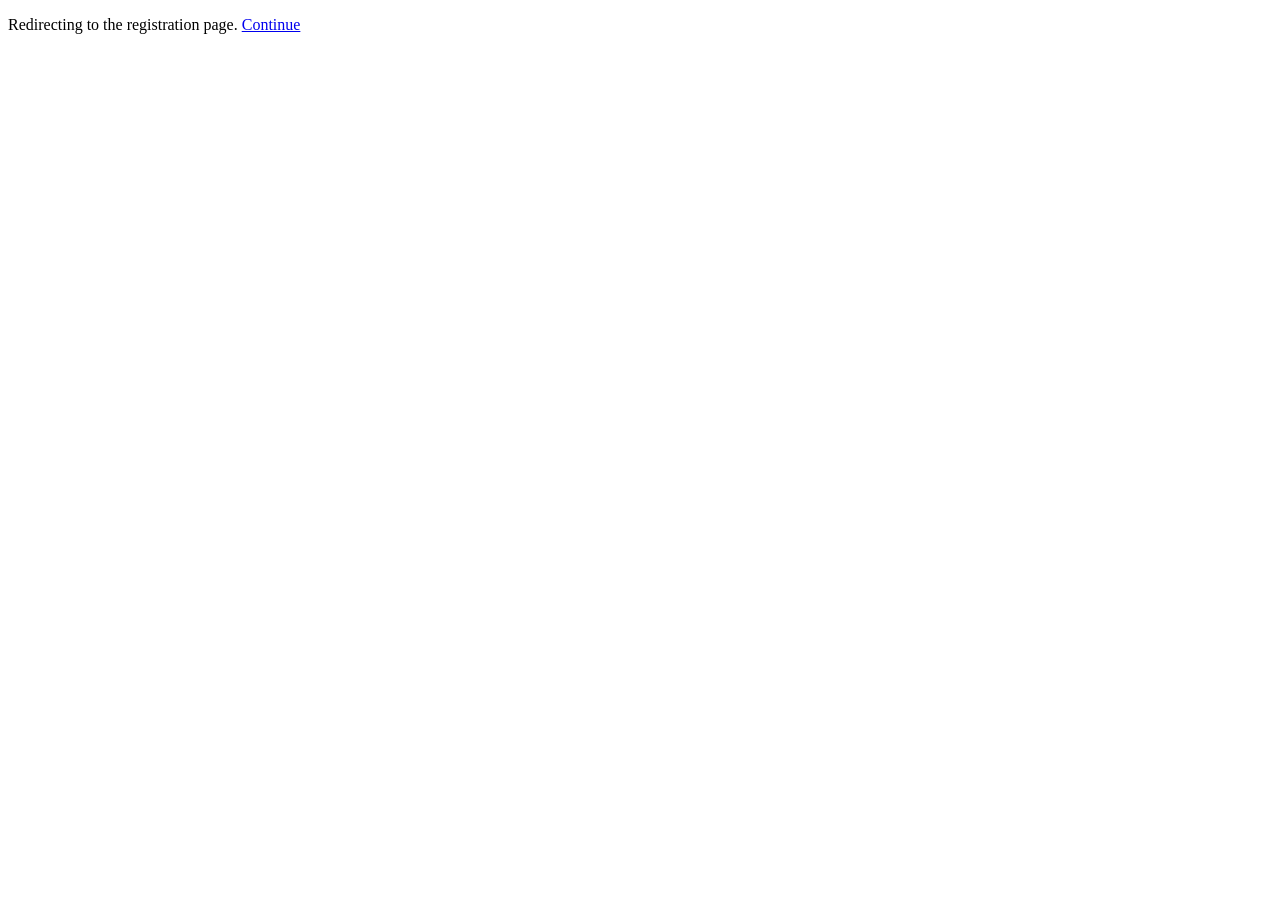
==== commit 21b66d88: "previous html files implemented into php files" ====
--- a/reg.html
+++ b/reg.html
@@ -1,169 +1,12 @@
 <!DOCTYPE html>
 <html lang="en">
 <head>
-    <meta charset="UTF-8">
-    <meta name="viewport" content="width=device-width, initial-scale=1.0">
-    <meta name="description" content="Register to join KUET Rover Scout Group and become part of a service-driven scouting community.">
-    <meta name="theme-color" content="#2d5016">
-    <title>Join KUET Rover Scout Group</title>
-    <link rel="stylesheet" href="style.css">
+	<meta charset="UTF-8">
+	<meta http-equiv="refresh" content="0; url=reg.php">
+	<meta name="viewport" content="width=device-width, initial-scale=1.0">
+	<title>Join KUET Rover Scout Group</title>
 </head>
-<body class="registration-page">
-    <nav class="navbar">
-        <div class="nav-container">
-            <div class="nav-logo">
-                <img src="Bangladesh_Scouts_Logo.png" alt="Bangladesh Scouts logo" class="logo-image">
-                <div class="logo-text-group">
-                    <a href="index.html" class="logo-text">KUET ROVER SCOUT GROUP</a>
-                    <span class="logo-subtitle">Est. 2010</span>
-                </div>
-            </div>
-            <a href="index.html" class="back-link">Back to Home</a>
-        </div>
-    </nav>
-
-    <main>
-        <section class="registration-hero">
-            <div class="container">
-                <div>
-                    <span class="registration-kicker">Membership Registration</span>
-                    <h1>Join KUET Rover Scout Group</h1>
-                    <p>
-                        Become part of a campus community built on leadership, service, outdoor adventure,
-                        and personal growth. Fill out the form below to start your journey with the Rover Scouts.
-                    </p>
-                    <ul class="registration-highlights">
-                        <li>Open to KUET students who want to learn, lead, and serve.</li>
-                        <li>Participate in camps, training sessions, and community service programs.</li>
-                        <li>Grow your confidence, teamwork, and scouting skills with experienced mentors.</li>
-                    </ul>
-                </div>
-
-                <aside class="registration-summary">
-                    <h2>What to prepare</h2>
-                    <p>Please keep the following details ready before applying.</p>
-                    <div class="summary-pill">Student ID Card</div>
-                    <div class="summary-pill">Contact Number</div>
-                    <div class="summary-pill">Email Address</div>
-                    <div class="summary-pill">Previous Scouting Details</div>
-                </aside>
-            </div>
-        </section>
-
-        <section class="registration-section">
-            <div class="container">
-                <div class="registration-card">
-                    <div class="registration-card-header">
-                        <h2>Registration Form</h2>
-                        <p>All fields marked required must be completed before submitting your application.</p>
-                    </div>
-
-                    <form class="registration-form" action="#" method="post">
-                        <div class="registration-grid">
-                            <div class="form-group">
-                                <label for="fullName">Full Name *</label>
-                                <input type="text" id="fullName" name="fullName" placeholder="Your full name" required>
-                            </div>
-
-                            <div class="form-group">
-                                <label for="studentId">Student ID *</label>
-                                <input type="text" id="studentId" name="studentId" placeholder="KUET student roll no" required>
-                            </div>
-
-                            <div class="form-group">
-                                <label for="department">Department *</label>
-                                <input type="text" id="department" name="department" placeholder="Your department e.g. CSE, EEE, CE" required>
-                            </div>
-
-                            <div class="form-group">
-                                <label for="semester">Current Semester *</label>
-                                <select id="semester" name="semester" required>
-                                    <option value="">Select semester</option>
-                                    <option value="1">1st Year 1st Semester</option>
-                                    <option value="2">1st Year 2nd Semester</option>
-                                    <option value="3">2nd Year 1st Semester</option>
-                                    <option value="4">2nd Year 2nd Semester</option>
-                                    <option value="5">3rd Year 1st Semester</option>
-                                    <option value="6">3rd Year 2nd Semester</option>
-                                    <option value="7">4th Year 1st Semester</option>
-                                    <option value="8">4th Year 2nd Semester</option>
-                                </select>
-                            </div>
-
-                            <div class="form-group">
-                                <label for="email">Email Address *</label>
-                                <input type="email" id="email" name="email" placeholder="your@email.com" required>
-                            </div>
-
-                            <div class="form-group">
-                                <label for="phone">Phone Number *</label>
-                                <input type="tel" id="phone" name="phone" placeholder="+880 1XXXXXXXXX" required>
-                            </div>
-
-                            <div class="form-group">
-                                <label for="dob">Date of Birth *</label>
-                                <input type="date" id="dob" name="dob" required>
-                            </div>
-
-                            <div class="form-group">
-                                <label for="bloodGroup">Blood Group *</label>
-                                <select id="bloodGroup" name="bloodGroup" required>
-                                    <option value="">Select blood group</option>
-                                    <option value="A+">A+</option>
-                                    <option value="A-">A-</option>
-                                    <option value="B+">B+</option>
-                                    <option value="B-">B-</option>
-                                    <option value="AB+">AB+</option>
-                                    <option value="AB-">AB-</option>
-                                    <option value="O+">O+</option>
-                                    <option value="O-">O-</option>
-                                </select>
-                            </div>
-
-                            <div class="form-group">
-                                <label for="scoutingExperience">Previous Scouting Experience *</label>
-                                <select id="scoutingExperience" name="scoutingExperience" required>
-                                    <option value="">Select an option</option>
-                                    <option value="none">No experience</option>
-                                    <option value="school">As a Cub Scout</option>
-                                    <option value="college">As a Scout</option>
-                                    <option value="rover">Already a Rover Scout</option>
-                                </select>
-                            </div>
-
-                            <div class="form-group">
-                                <label for="address">Present Address *</label>
-                                <input type="text" id="address" name="address" placeholder="Your current residence address" required>
-                            </div>
-
-                            <div class="form-group full-width">
-                                <label for="skills">Skills or Interests</label>
-                                <textarea id="skills" name="skills" rows="3" placeholder="Outdoor activities, volunteering, leadership, first aid, etc."></textarea>
-                            </div>
-
-                            <div class="form-group full-width">
-                                <label for="motivation">Why do you want to join? *</label>
-                                <textarea id="motivation" name="motivation" rows="4" placeholder="Tell us what inspires you to join KUET Rover Scout Group." required></textarea>
-                            </div>
-
-                            <div class="form-group full-width form-checkbox">
-                                <input type="checkbox" id="consent" name="consent" required>
-                                <label for="consent">I confirm that the information provided above is accurate and I agree to follow the values and discipline of KUET Rover Scout Group.</label>
-                            </div>
-                        </div>
-
-                        <p class="registration-note">
-                            After submission, the scout group leadership will review your application and contact you if any additional information is needed.
-                        </p>
-
-                        <div class="registration-actions">
-                            <button type="submit" class="btn btn-primary">Submit Application</button>
-                            <a href="index.html" class="btn btn-secondary">Return to Home</a>
-                        </div>
-                    </form>
-                </div>
-            </div>
-        </section>
-    </main>
+<body>
+	<p>Redirecting to the registration page. <a href="reg.php">Continue</a></p>
 </body>
 </html>
